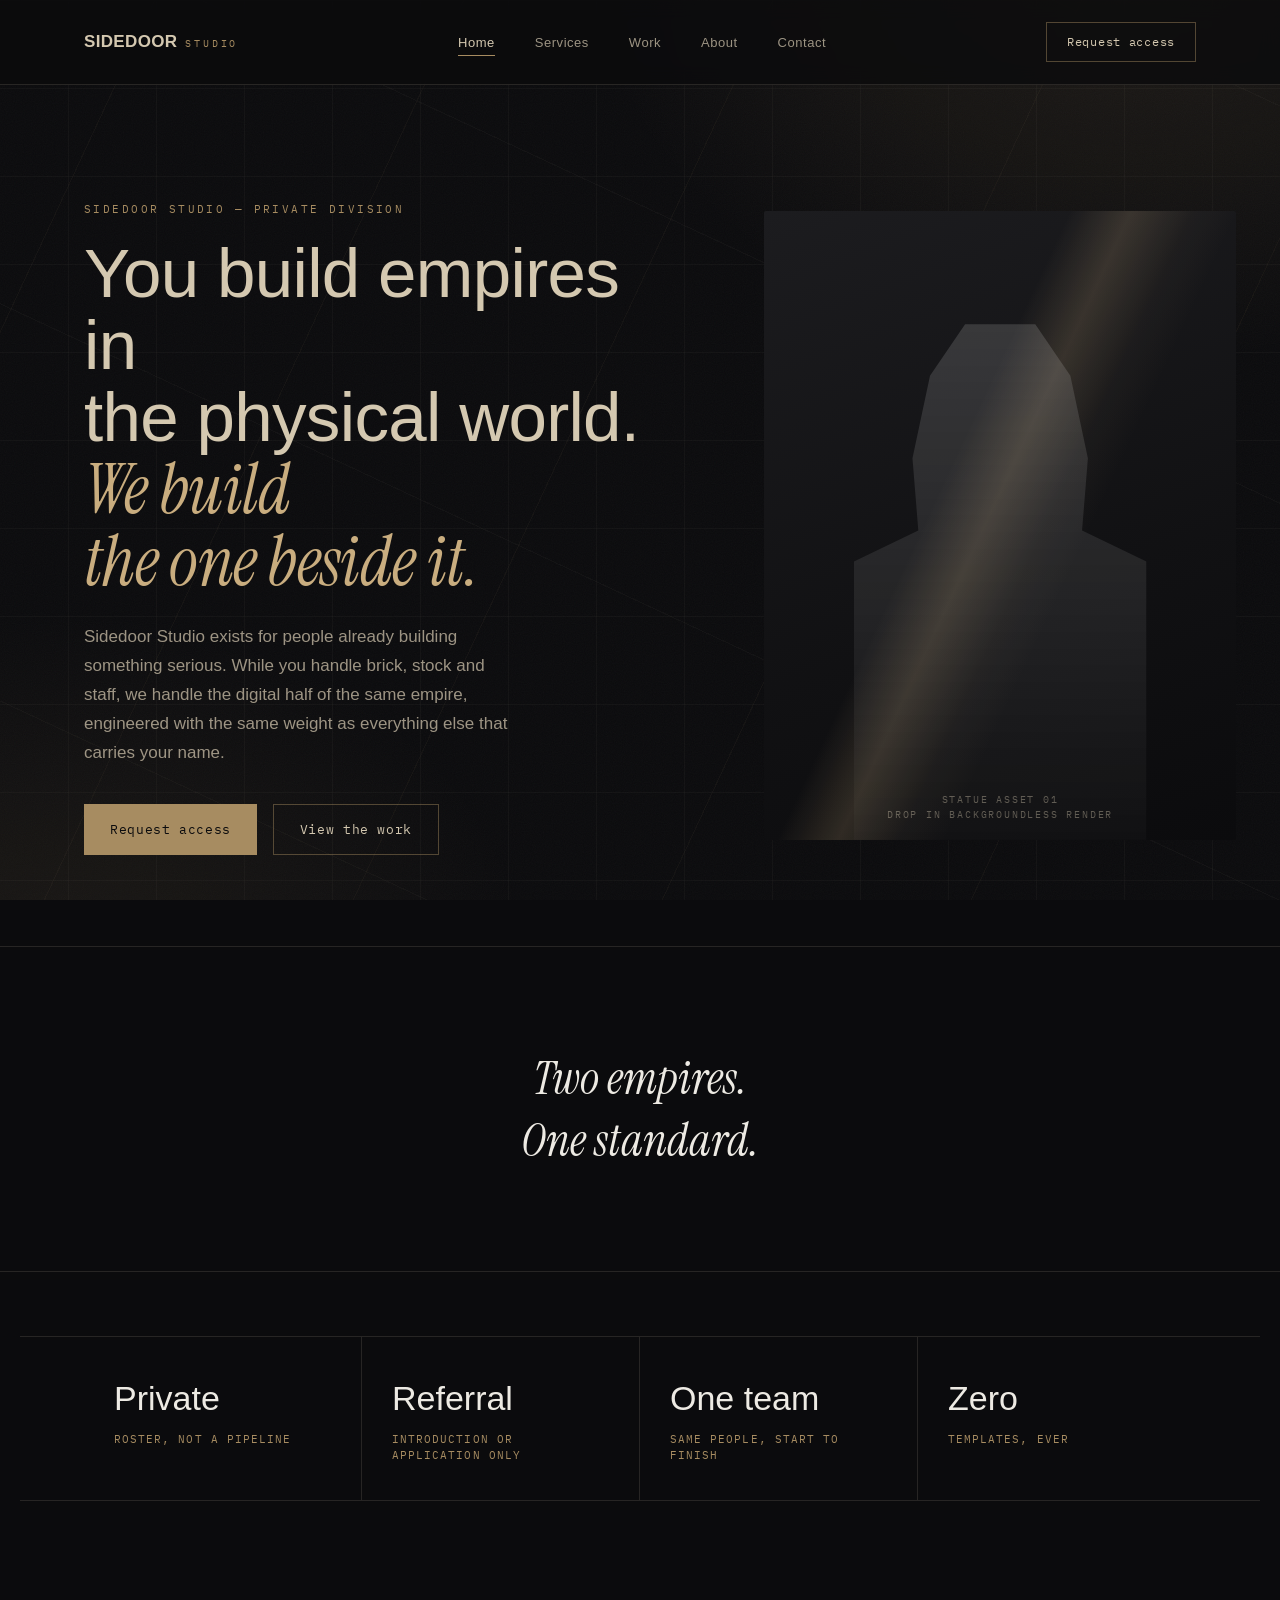
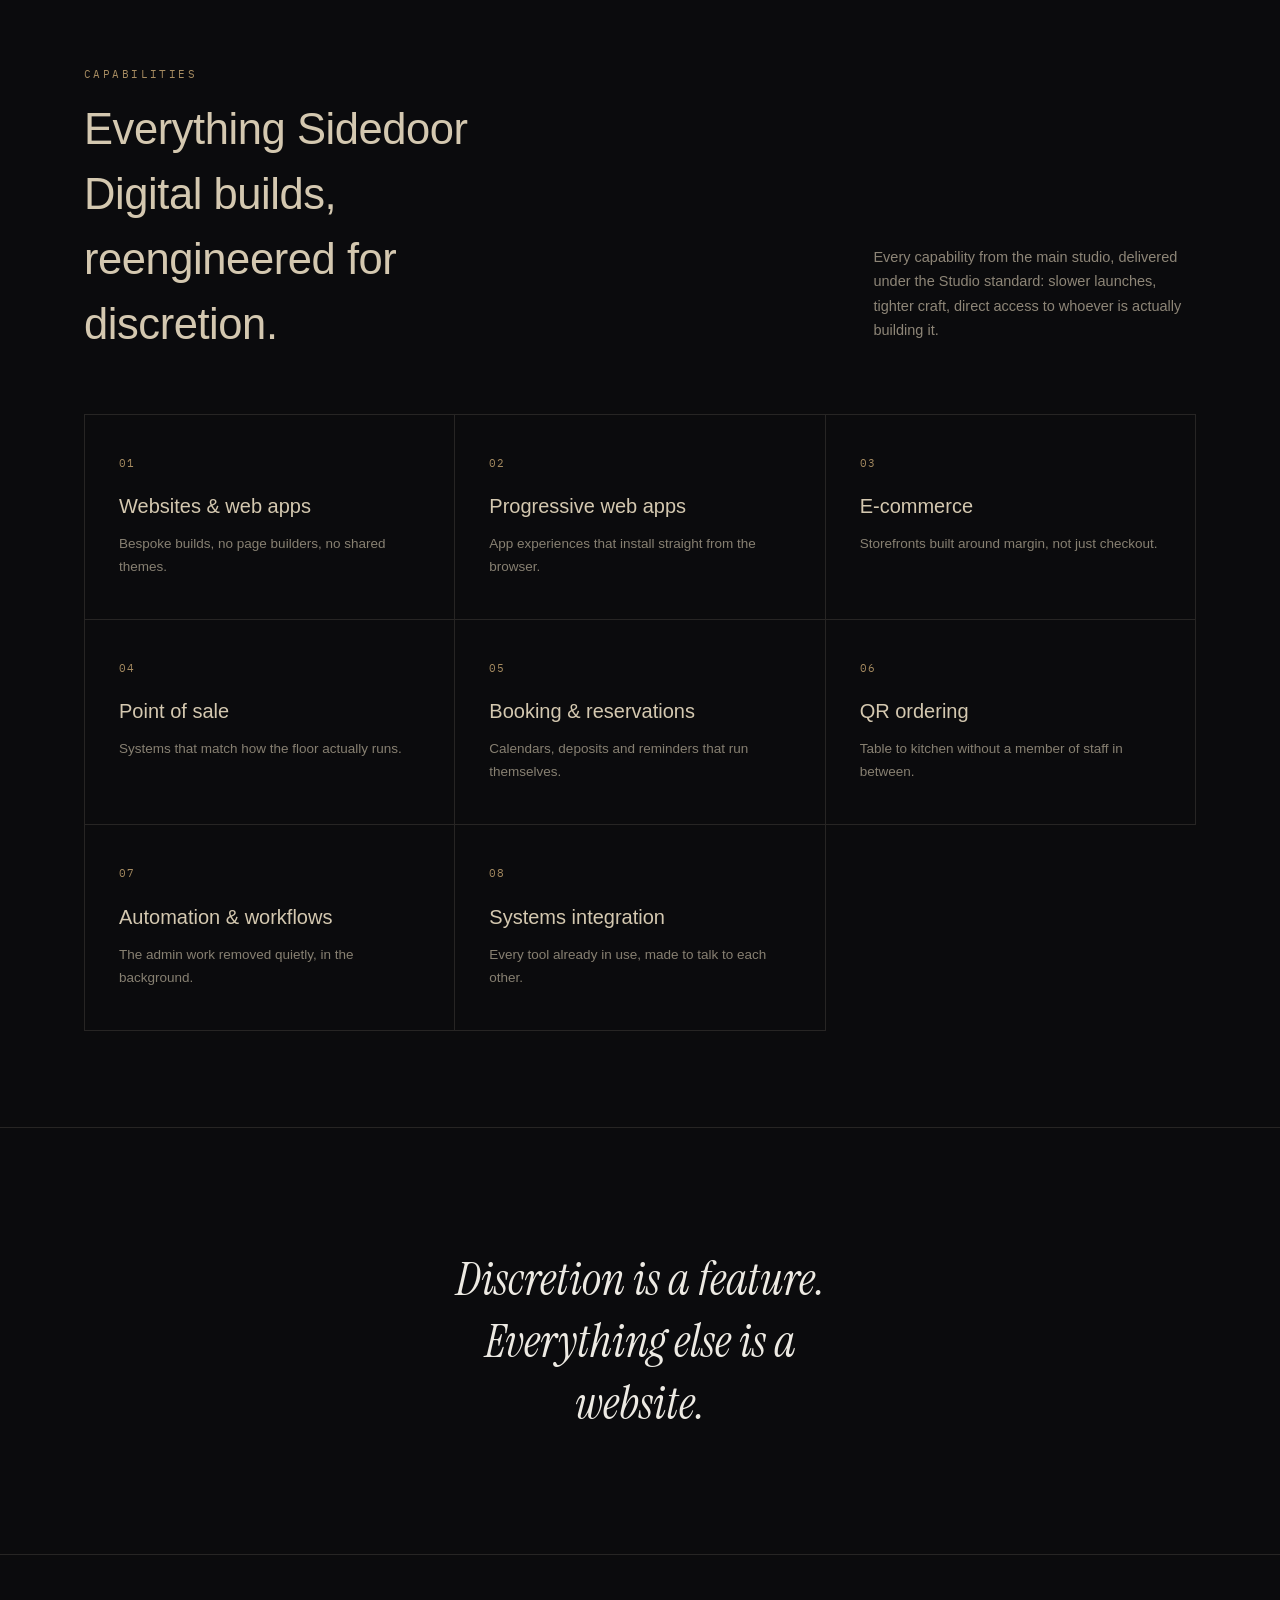
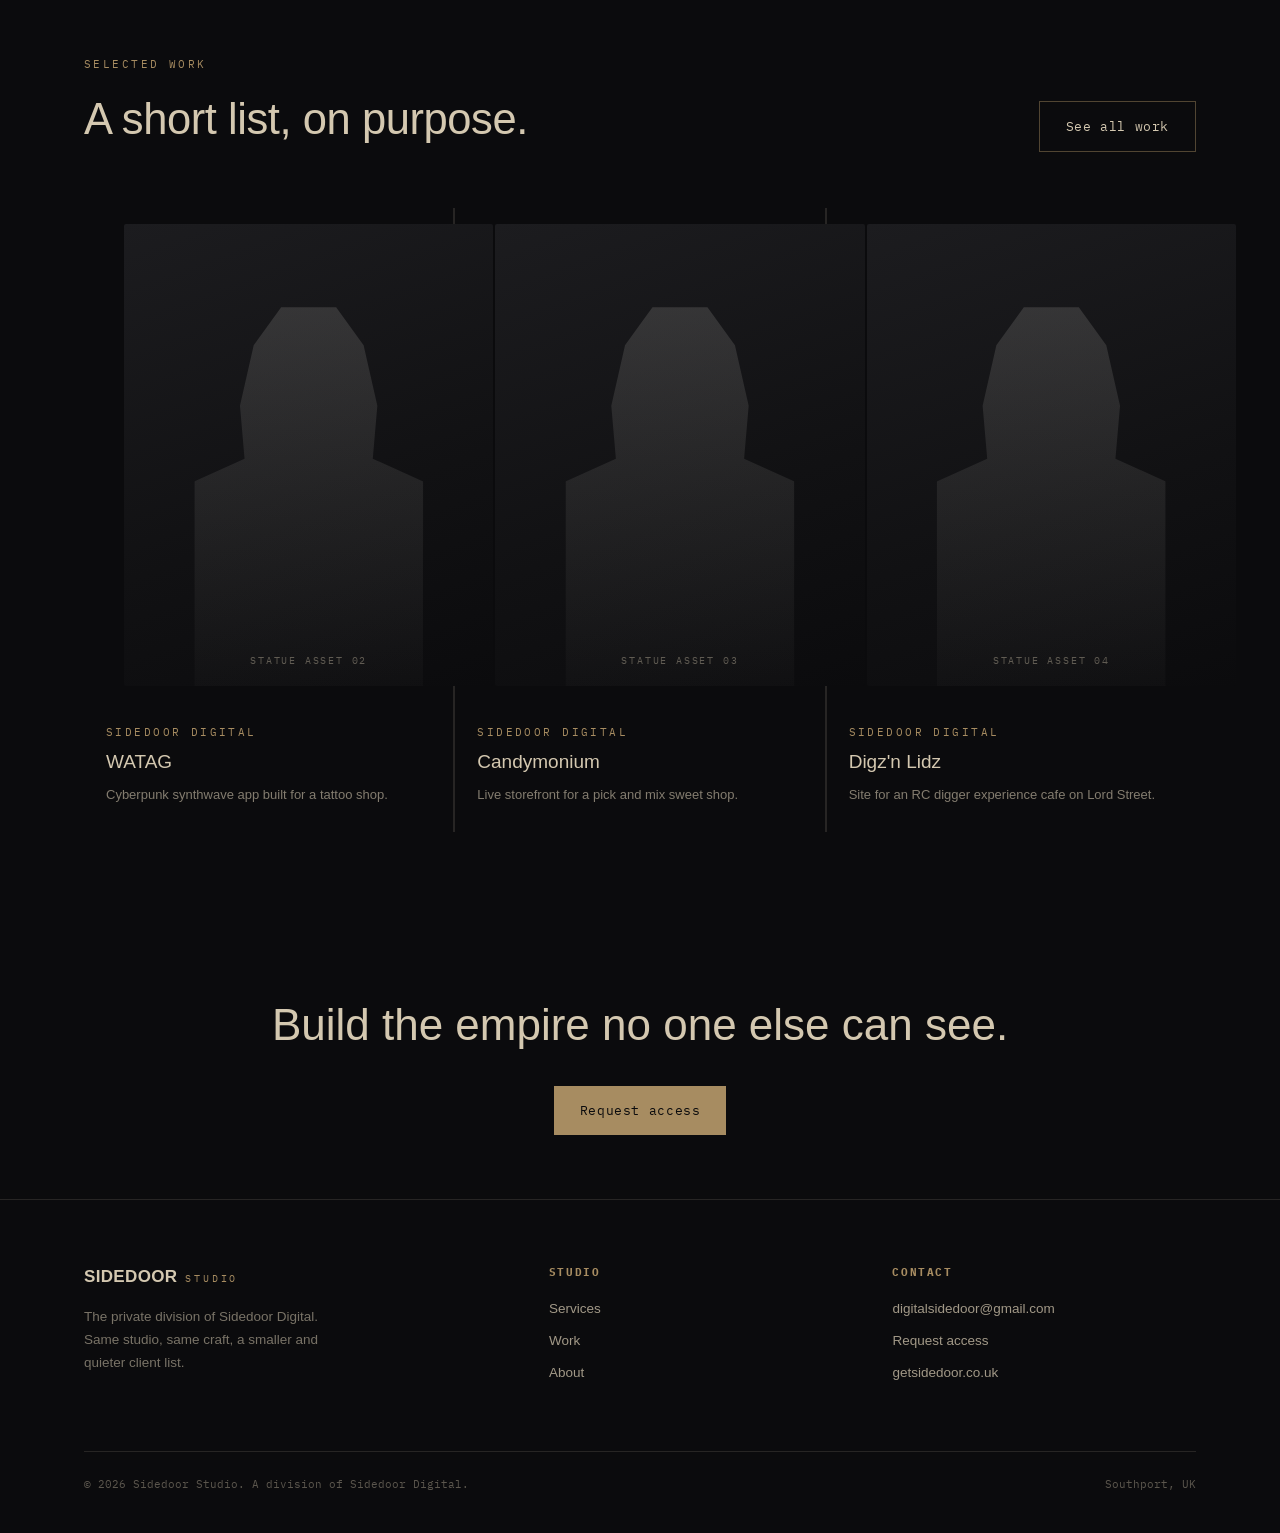
==== index.html @ d99b7ff4 "ahsh" ====
<!DOCTYPE html>
<html lang="en">
<head>
<meta charset="UTF-8">
<meta name="viewport" content="width=device-width, initial-scale=1.0">
<title>Sidedoor Studio — Private Digital Division</title>
<meta name="description" content="Sidedoor Studio is the private, invitation grade division of Sidedoor Digital. Websites, apps, commerce, booking and automation, built for operators who don't advertise.">
<link rel="stylesheet" href="css/style.css">
</head>
<body>

<nav class="nav">
  <div class="wrap">
    <a href="index.html" class="nav-mark">SIDEDOOR <small>STUDIO</small></a>
    <ul class="nav-links">
      <li><a href="index.html">Home</a></li>
      <li><a href="services.html">Services</a></li>
      <li><a href="work.html">Work</a></li>
      <li><a href="about.html">About</a></li>
      <li><a href="contact.html">Contact</a></li>
    </ul>
    <a href="contact.html" class="nav-cta">Request access</a>
    <button class="nav-toggle" aria-label="Open menu">☰</button>
  </div>
</nav>

<div class="mobile-menu">
  <div class="mobile-menu-top">
    <span class="nav-mark">SIDEDOOR <small>STUDIO</small></span>
    <button class="nav-toggle" aria-label="Close menu">✕</button>
  </div>
  <ul>
    <li><a href="index.html">Home</a></li>
    <li><a href="services.html">Services</a></li>
    <li><a href="work.html">Work</a></li>
    <li><a href="about.html">About</a></li>
    <li><a href="contact.html">Contact</a></li>
  </ul>
</div>

<header class="hero">
  <div class="wrap hero-grid">
    <div class="reveal in">
      <span class="eyebrow">Sidedoor Studio — Private Division</span>
      <h1>You build empires in<br>the physical world. <em>We build<br>the one beside it.</em></h1>
      <p class="lede">Sidedoor Studio exists for people already building something serious. While you handle brick, stock and staff, we handle the digital half of the same empire, engineered with the same weight as everything else that carries your name.</p>
      <div class="hero-ctas">
        <a href="contact.html" class="btn btn-primary">Request access</a>
        <a href="work.html" class="btn btn-ghost">View the work</a>
      </div>
    </div>
    <div>
      <!-- Drag philosopher-01.png into assets/statues/ to fill this figure automatically. -->
      <figure class="bust-fig" data-mode="scroll" data-img-loaded="false">
        <div class="bust-ring"></div>
        <div class="bust-layer">
          <div class="bust-silhouette"></div>
          <img class="bust-img" src="assets/statues/philosopher-01.png" alt="">
          <div class="bust-circuit-overlay"></div>
          <span class="bust-placeholder-mark">Statue asset 01<br>Drop in backgroundless render</span>
        </div>
      </figure>
    </div>
  </div>
</header>

<section class="manifesto" style="padding:100px 0;">
  <div class="wrap">
    <p class="reveal">Two empires.<br>One standard.</p>
  </div>
</section>

<section class="tight">
  <div class="wrap stats reveal">
    <div class="stat"><div class="n">Private</div><div class="l">Roster, not a pipeline</div></div>
    <div class="stat"><div class="n">Referral</div><div class="l">Introduction or application only</div></div>
    <div class="stat"><div class="n">One team</div><div class="l">Same people, start to finish</div></div>
    <div class="stat"><div class="n">Zero</div><div class="l">Templates, ever</div></div>
  </div>
</section>

<section>
  <div class="wrap">
    <div class="section-head reveal">
      <div>
        <span class="eyebrow">Capabilities</span>
        <h2>Everything Sidedoor Digital builds, reengineered for discretion.</h2>
      </div>
      <p>Every capability from the main studio, delivered under the Studio standard: slower launches, tighter craft, direct access to whoever is actually building it.</p>
    </div>

    <div class="services-grid reveal">
      <div class="service-card"><div class="num">01</div><h3>Websites &amp; web apps</h3><p>Bespoke builds, no page builders, no shared themes.</p></div>
      <div class="service-card"><div class="num">02</div><h3>Progressive web apps</h3><p>App experiences that install straight from the browser.</p></div>
      <div class="service-card"><div class="num">03</div><h3>E-commerce</h3><p>Storefronts built around margin, not just checkout.</p></div>
      <div class="service-card"><div class="num">04</div><h3>Point of sale</h3><p>Systems that match how the floor actually runs.</p></div>
      <div class="service-card"><div class="num">05</div><h3>Booking &amp; reservations</h3><p>Calendars, deposits and reminders that run themselves.</p></div>
      <div class="service-card"><div class="num">06</div><h3>QR ordering</h3><p>Table to kitchen without a member of staff in between.</p></div>
      <div class="service-card"><div class="num">07</div><h3>Automation &amp; workflows</h3><p>The admin work removed quietly, in the background.</p></div>
      <div class="service-card"><div class="num">08</div><h3>Systems integration</h3><p>Every tool already in use, made to talk to each other.</p></div>
    </div>
  </div>
</section>

<section class="manifesto">
  <div class="wrap">
    <p class="reveal">Discretion is a feature.<br>Everything else is a website.</p>
  </div>
</section>

<section>
  <div class="wrap">
    <div class="section-head reveal">
      <div>
        <span class="eyebrow">Selected work</span>
        <h2>A short list, on purpose.</h2>
      </div>
      <a href="work.html" class="btn btn-ghost">See all work</a>
    </div>

    <div class="work-grid reveal">
      <a href="work.html#watag" class="work-card">
        <figure class="bust-fig" data-mode="case" data-href="work.html#watag" data-img-loaded="false">
          <div class="bust-ring"></div>
          <div class="bust-layer">
            <div class="bust-silhouette"></div>
            <img class="bust-img" src="assets/statues/philosopher-02.png" alt="">
            <div class="bust-circuit-overlay"></div>
            <span class="bust-placeholder-mark">Statue asset 02</span>
          </div>
          <span class="bust-tag">→ View case</span>
        </figure>
        <div class="work-meta">
          <span class="eyebrow">Sidedoor Digital</span>
          <h3>WATAG</h3>
          <p>Cyberpunk synthwave app built for a tattoo shop.</p>
        </div>
      </a>

      <a href="work.html#candymonium" class="work-card">
        <figure class="bust-fig" data-mode="case" data-href="work.html#candymonium" data-img-loaded="false">
          <div class="bust-ring"></div>
          <div class="bust-layer">
            <div class="bust-silhouette"></div>
            <img class="bust-img" src="assets/statues/philosopher-03.png" alt="">
            <div class="bust-circuit-overlay"></div>
            <span class="bust-placeholder-mark">Statue asset 03</span>
          </div>
          <span class="bust-tag">→ View case</span>
        </figure>
        <div class="work-meta">
          <span class="eyebrow">Sidedoor Digital</span>
          <h3>Candymonium</h3>
          <p>Live storefront for a pick and mix sweet shop.</p>
        </div>
      </a>

      <a href="work.html#digznlidz" class="work-card">
        <figure class="bust-fig" data-mode="case" data-href="work.html#digznlidz" data-img-loaded="false">
          <div class="bust-ring"></div>
          <div class="bust-layer">
            <div class="bust-silhouette"></div>
            <img class="bust-img" src="assets/statues/philosopher-04.png" alt="">
            <div class="bust-circuit-overlay"></div>
            <span class="bust-placeholder-mark">Statue asset 04</span>
          </div>
          <span class="bust-tag">→ View case</span>
        </figure>
        <div class="work-meta">
          <span class="eyebrow">Sidedoor Digital</span>
          <h3>Digz'n Lidz</h3>
          <p>Site for an RC digger experience cafe on Lord Street.</p>
        </div>
      </a>
    </div>
  </div>
</section>

<section class="tight">
  <div class="wrap" style="text-align:center;">
    <h2 class="reveal" style="font-family:var(--display); font-weight:500; font-size:clamp(28px,4vw,44px); margin:0 0 28px;">Build the empire no one else can see.</h2>
    <a href="contact.html" class="btn btn-primary reveal">Request access</a>
  </div>
</section>

<footer>
  <div class="wrap">
    <div class="footer-grid">
      <div class="footer-brand">
        <span class="nav-mark">SIDEDOOR <small>STUDIO</small></span>
        <p>The private division of Sidedoor Digital. Same studio, same craft, a smaller and quieter client list.</p>
      </div>
      <div class="footer-col">
        <h4>Studio</h4>
        <a href="services.html">Services</a>
        <a href="work.html">Work</a>
        <a href="about.html">About</a>
      </div>
      <div class="footer-col">
        <h4>Contact</h4>
        <a href="mailto:digitalsidedoor@gmail.com">digitalsidedoor@gmail.com</a>
        <a href="contact.html">Request access</a>
        <a href="https://getsidedoor.co.uk">getsidedoor.co.uk</a>
      </div>
    </div>
    <div class="footer-bottom">
      <span>© 2026 Sidedoor Studio. A division of Sidedoor Digital.</span>
      <span>Southport, UK</span>
    </div>
  </div>
</footer>

<script src="js/main.js"></script>
</body>
</html>
---- css/style.css ----
/* ==========================================================================
   SIDEDOOR STUDIO — design system
   Palette: ink / panel / panel-2 / bone / brass / marble
   Type: General Sans (display), Instrument Serif (accent), IBM Plex Mono (utility)
   ========================================================================== */

@import url('https://api.fontshare.com/v2/css?f[]=general-sans@400,500,600,700&display=swap');
@import url('https://fonts.googleapis.com/css2?family=Instrument+Serif:ital@0;1&family=IBM+Plex+Mono:wght@400;500&display=swap');

:root{
  --ink: #0B0B0D;
  --panel: #111113;
  --panel-2: #1C1C1F;
  --bone: #D4C8B0;
  --brass: #A78C61;
  --brass-bright: #C9AD7F;
  --marble: #EDEAE3;
  --line: rgba(212,200,176,0.14);
  --line-bright: rgba(167,140,97,0.45);

  --display: 'General Sans', 'Helvetica Neue', Arial, sans-serif;
  --serif: 'Instrument Serif', Georgia, serif;
  --mono: 'IBM Plex Mono', ui-monospace, monospace;

  --container: 1240px;
  --gutter: clamp(24px, 5vw, 72px);

  --ease: cubic-bezier(0.16, 1, 0.3, 1);
}

*, *::before, *::after{ box-sizing: border-box; }
html{ scroll-behavior: smooth; }
@media (prefers-reduced-motion: reduce){
  html{ scroll-behavior: auto; }
  *, *::before, *::after{ animation-duration: 0.001ms !important; animation-iteration-count: 1 !important; transition-duration: 0.001ms !important; }
}

body{
  margin: 0;
  background: var(--ink);
  color: var(--bone);
  font-family: var(--display);
  font-size: 16px;
  line-height: 1.5;
  -webkit-font-smoothing: antialiased;
  overflow-x: hidden;
  position: relative;
}

/* ---------- Global background: drafting grid + circuit trace + brass vignette + grain ----------
   Fixed behind all content on every page. Kept low opacity on purpose so it reads as
   texture, not decoration, and never competes with the statue figures or copy. */
body::before{
  content: '';
  position: fixed;
  inset: 0;
  z-index: -2;
  pointer-events: none;
  background-color: var(--ink);
  background-image:
    linear-gradient(rgba(212,200,176,0.035) 1px, transparent 1px),
    linear-gradient(90deg, rgba(212,200,176,0.035) 1px, transparent 1px);
  background-size: 88px 88px;
  background-position: center top;
}

body::after{
  content: '';
  position: fixed;
  inset: 0;
  z-index: -1;
  pointer-events: none;
  background-image:
    radial-gradient(ellipse 900px 700px at 88% -6%, rgba(167,140,97,0.14), transparent 60%),
    radial-gradient(ellipse 800px 600px at 4% 108%, rgba(167,140,97,0.10), transparent 60%),
    repeating-linear-gradient(115deg, transparent 0 140px, rgba(167,140,97,0.05) 140px 141px, transparent 141px 280px),
    repeating-linear-gradient(25deg, transparent 0 180px, rgba(212,200,176,0.03) 180px 181px, transparent 181px 360px),
    url("data:image/svg+xml,%3Csvg xmlns='http://www.w3.org/2000/svg' width='140' height='140'%3E%3Cfilter id='n'%3E%3CfeTurbulence type='fractalNoise' baseFrequency='0.9' numOctaves='2' stitchTiles='stitch'/%3E%3C/filter%3E%3Crect width='100%25' height='100%25' filter='url(%23n)' opacity='0.035'/%3E%3C/svg%3E");
}

@media (max-width: 700px){
  body::before{ background-size: 56px 56px; }
}

img{ max-width: 100%; display: block; }
a{ color: inherit; text-decoration: none; }
button{ font-family: inherit; cursor: pointer; }

::selection{ background: var(--brass); color: var(--ink); }

:focus-visible{
  outline: 1px solid var(--brass-bright);
  outline-offset: 4px;
}

.wrap{
  max-width: var(--container);
  margin: 0 auto;
  padding-left: var(--gutter);
  padding-right: var(--gutter);
}

.eyebrow{
  font-family: var(--mono);
  font-size: 11px;
  letter-spacing: 0.22em;
  text-transform: uppercase;
  color: var(--brass);
}

.hr{
  height: 1px;
  background: var(--line);
  border: none;
  margin: 0;
}

/* ---------- Nav ---------- */
.nav{
  position: sticky;
  top: 0;
  z-index: 50;
  background: rgba(11,11,13,0.82);
  backdrop-filter: blur(10px);
  border-bottom: 1px solid var(--line);
}
.nav .wrap{
  display: flex;
  align-items: center;
  justify-content: space-between;
  height: 84px;
}
.nav-mark{
  font-family: var(--display);
  font-weight: 600;
  font-size: 17px;
  letter-spacing: 0.02em;
  display: flex;
  align-items: baseline;
  gap: 8px;
}
.nav-mark small{
  font-family: var(--mono);
  font-size: 10px;
  letter-spacing: 0.28em;
  color: var(--brass);
  font-weight: 400;
}
.nav-links{
  display: flex;
  gap: 40px;
  list-style: none;
  margin: 0;
  padding: 0;
}
.nav-links a{
  font-size: 13px;
  letter-spacing: 0.04em;
  color: var(--bone);
  opacity: 0.72;
  transition: opacity 0.25s var(--ease);
  position: relative;
}
.nav-links a:hover, .nav-links a.active{ opacity: 1; }
.nav-links a.active::after{
  content:'';
  position: absolute;
  left: 0; right: 0; bottom: -6px;
  height: 1px;
  background: var(--brass);
}
.nav-cta{
  border: 1px solid var(--line-bright);
  padding: 10px 20px;
  font-size: 12px;
  letter-spacing: 0.06em;
  font-family: var(--mono);
  color: var(--bone);
  transition: all 0.3s var(--ease);
  white-space: nowrap;
}
.nav-cta:hover{ background: var(--brass); border-color: var(--brass); color: var(--ink); }
.nav-toggle{ display: none; background: none; border: 0; color: var(--bone); }

@media (max-width: 860px){
  .nav-links{ display: none; }
  .nav-toggle{ display: block; }
}

/* ---------- Hero ---------- */
.hero{
  position: relative;
  padding: 110px 0 90px;
  overflow: hidden;
}
.hero-grid{
  display: grid;
  grid-template-columns: 1.1fr 0.9fr;
  gap: var(--gutter);
  align-items: center;
}
.hero h1{
  font-family: var(--display);
  font-weight: 500;
  font-size: clamp(40px, 5.4vw, 76px);
  line-height: 1.04;
  letter-spacing: -0.01em;
  margin: 18px 0 0;
}
.hero h1 em{
  font-family: var(--serif);
  font-style: italic;
  font-weight: 400;
  color: var(--brass-bright);
}
.hero p.lede{
  font-size: 17px;
  line-height: 1.7;
  color: rgba(212,200,176,0.72);
  max-width: 46ch;
  margin: 26px 0 36px;
}
.hero-ctas{ display: flex; gap: 16px; flex-wrap: wrap; }

.btn{
  display: inline-flex;
  align-items: center;
  gap: 10px;
  padding: 15px 26px;
  font-family: var(--mono);
  font-size: 12.5px;
  letter-spacing: 0.05em;
  transition: all 0.3s var(--ease);
}
.btn-primary{ background: var(--brass); color: var(--ink); }
.btn-primary:hover{ background: var(--brass-bright); transform: translateY(-1px); }
.btn-ghost{ border: 1px solid var(--line-bright); color: var(--bone); }
.btn-ghost:hover{ border-color: var(--brass-bright); color: var(--brass-bright); }

/* ---------- Statue placeholder / real image ---------- */
/* Each .bust-fig now points at a real file path under assets/statues/.
   Drag a correctly named PNG into that folder and it appears automatically,
   no HTML editing needed. Until a file exists at that path, the gradient
   placeholder below shows instead. JS in main.js toggles data-img-loaded.
   data-mode="scroll"  -> marble-to-circuit crossfade driven by scroll position
   data-mode="case"    -> clickable, links to a work case study */
.bust-fig{
  position: relative;
  aspect-ratio: 3 / 4;
  width: 100%;
  border-radius: 2px;
  overflow: hidden;
}
.bust-fig .bust-layer{
  position: absolute; inset: 0;
  background: linear-gradient(160deg, #1C1C1F 0%, #111113 60%, #0B0B0D 100%);
  display: flex; align-items: flex-end; justify-content: center;
}
.bust-fig .bust-img{
  position: absolute; inset: 0;
  width: 100%; height: 100%;
  object-fit: contain;
  object-position: center bottom;
  opacity: 0;
  transition: opacity 0.6s var(--ease);
}
.bust-fig[data-img-loaded="true"] .bust-img{ opacity: 1; }
.bust-fig[data-img-loaded="true"] .bust-silhouette,
.bust-fig[data-img-loaded="true"] .bust-placeholder-mark{ display: none; }
.bust-fig .bust-placeholder-mark{
  font-family: var(--mono);
  font-size: 10px;
  letter-spacing: 0.18em;
  color: rgba(212,200,176,0.4);
  text-transform: uppercase;
  padding: 18px;
  text-align: center;
}
.bust-fig .bust-silhouette{
  position: absolute;
  left: 50%; bottom: 0;
  transform: translateX(-50%);
  width: 62%;
  height: 82%;
  background: linear-gradient(180deg, rgba(237,234,227,0.14), rgba(237,234,227,0.02));
  clip-path: polygon(38% 0%, 62% 0%, 74% 10%, 80% 26%, 78% 40%, 100% 46%, 100% 100%, 0% 100%, 0% 46%, 22% 40%, 20% 26%, 26% 10%);
  transition: filter 0.6s var(--ease);
}
.bust-fig .bust-circuit-overlay{
  position: absolute; inset: 0;
  background: linear-gradient(115deg, transparent 40%, rgba(167,140,97,0.22) 48%, rgba(167,140,97,0.05) 56%, transparent 62%);
  mix-blend-mode: screen;
  opacity: 0;
  transition: opacity 0.6s var(--ease);
}
.bust-fig[data-revealed="true"] .bust-circuit-overlay{ opacity: 1; }
.bust-fig[data-revealed="true"] .bust-silhouette{ filter: brightness(1.25); }

.bust-fig[data-mode="case"]{ cursor: pointer; }
.bust-fig[data-mode="case"] .bust-tag{
  position: absolute;
  left: 14px; bottom: 14px;
  font-family: var(--mono);
  font-size: 10px;
  letter-spacing: 0.12em;
  text-transform: uppercase;
  color: var(--bone);
  display: flex;
  align-items: center;
  gap: 8px;
  opacity: 0;
  transform: translateY(6px);
  transition: all 0.35s var(--ease);
}
.bust-fig[data-mode="case"]:hover .bust-tag{ opacity: 1; transform: translateY(0); }
.bust-fig[data-mode="case"]:hover .bust-silhouette{ filter: brightness(1.3); }
.bust-fig[data-mode="case"] .bust-ring{
  position: absolute; inset: 0;
  border: 1px solid transparent;
  transition: border-color 0.35s var(--ease);
}
.bust-fig[data-mode="case"]:hover .bust-ring{ border-color: var(--line-bright); }

/* ---------- Ambient statue gallery strip ---------- */
.statue-strip{
  display: grid;
  grid-template-columns: repeat(4, 1fr);
  gap: 1px;
  background: var(--line);
  border-top: 1px solid var(--line);
  border-bottom: 1px solid var(--line);
}
.statue-strip .bust-fig{ aspect-ratio: 3/5; border-radius: 0; background: var(--ink); }
@media (max-width: 860px){ .statue-strip{ grid-template-columns: repeat(2,1fr); } }

/* ---------- Sections ---------- */
section{ padding: 96px 0; }
section.tight{ padding: 64px 0; }
.section-head{
  display: flex;
  justify-content: space-between;
  align-items: flex-end;
  gap: 24px;
  margin-bottom: 56px;
  flex-wrap: wrap;
}
.section-head h2{
  font-family: var(--display);
  font-weight: 500;
  font-size: clamp(28px, 3.4vw, 44px);
  letter-spacing: -0.01em;
  margin: 12px 0 0;
  max-width: 20ch;
}
.section-head p{
  max-width: 40ch;
  color: rgba(212,200,176,0.65);
  font-size: 14.5px;
  line-height: 1.7;
}

/* ---------- Services grid ---------- */
.services-grid{
  display: grid;
  grid-template-columns: repeat(3, 1fr);
  border-top: 1px solid var(--line);
  border-left: 1px solid var(--line);
}
.service-card{
  border-right: 1px solid var(--line);
  border-bottom: 1px solid var(--line);
  padding: 40px 34px;
  transition: background 0.4s var(--ease);
}
.service-card:hover{ background: rgba(167,140,97,0.05); }
.service-card .num{
  font-family: var(--mono);
  font-size: 11px;
  color: var(--brass);
  letter-spacing: 0.1em;
}
.service-card h3{
  font-family: var(--display);
  font-weight: 500;
  font-size: 20px;
  margin: 20px 0 12px;
}
.service-card p{
  font-size: 13.5px;
  line-height: 1.7;
  color: rgba(212,200,176,0.62);
  margin: 0;
}
@media (max-width: 900px){ .services-grid{ grid-template-columns: repeat(2,1fr); } }
@media (max-width: 620px){ .services-grid{ grid-template-columns: 1fr; } }

/* ---------- Work grid ---------- */
.work-grid{
  display: grid;
  grid-template-columns: repeat(3, 1fr);
  gap: 2px;
  background: var(--line);
}
.work-card{
  background: var(--ink);
  padding: 0;
}
.work-card .bust-fig{ aspect-ratio: 4/5; }
.work-meta{ padding: 22px 22px 28px; }
.work-meta .eyebrow{ display: block; margin-bottom: 8px; }
.work-meta h3{ font-family: var(--display); font-weight: 500; font-size: 19px; margin: 0 0 8px; }
.work-meta p{ font-size: 13px; color: rgba(212,200,176,0.6); margin: 0; }
@media (max-width: 900px){ .work-grid{ grid-template-columns: repeat(2,1fr); } }
@media (max-width: 620px){ .work-grid{ grid-template-columns: 1fr; } }

/* ---------- Quote / manifesto ---------- */
.manifesto{
  text-align: center;
  padding: 120px 0;
  border-top: 1px solid var(--line);
  border-bottom: 1px solid var(--line);
}
.manifesto p{
  font-family: var(--serif);
  font-style: italic;
  font-size: clamp(26px, 4vw, 46px);
  line-height: 1.35;
  max-width: 18ch;
  margin: 0 auto;
  color: var(--marble);
}

/* ---------- Stats strip ---------- */
.stats{
  display: grid;
  grid-template-columns: repeat(4, 1fr);
  border-top: 1px solid var(--line);
  border-bottom: 1px solid var(--line);
}
.stat{
  padding: 36px 30px;
  border-right: 1px solid var(--line);
}
.stat:last-child{ border-right: none; }
.stat .n{ font-family: var(--display); font-size: 34px; font-weight: 500; color: var(--marble); }
.stat .l{ font-family: var(--mono); font-size: 10.5px; letter-spacing: 0.1em; text-transform: uppercase; color: var(--brass); margin-top: 8px; }
@media (max-width: 760px){ .stats{ grid-template-columns: repeat(2,1fr); } .stat:nth-child(2){ border-right:none; } }

/* ---------- Footer ---------- */
footer{
  border-top: 1px solid var(--line);
  padding: 64px 0 40px;
}
.footer-grid{
  display: grid;
  grid-template-columns: 1.4fr 1fr 1fr;
  gap: 40px;
  margin-bottom: 56px;
}
.footer-brand .nav-mark{ margin-bottom: 16px; }
.footer-brand p{ font-size: 13.5px; color: rgba(212,200,176,0.55); max-width: 34ch; line-height: 1.7; }
.footer-col h4{ font-family: var(--mono); font-size: 11px; letter-spacing: 0.14em; text-transform: uppercase; color: var(--brass); margin: 0 0 18px; }
.footer-col a{ display: block; font-size: 13.5px; color: rgba(212,200,176,0.75); margin-bottom: 12px; transition: color 0.25s var(--ease); }
.footer-col a:hover{ color: var(--brass-bright); }
.footer-bottom{
  display: flex; justify-content: space-between; align-items: center;
  padding-top: 24px; border-top: 1px solid var(--line);
  font-family: var(--mono); font-size: 11px; color: rgba(212,200,176,0.4);
  flex-wrap: wrap; gap: 12px;
}
@media (max-width: 760px){ .footer-grid{ grid-template-columns: 1fr; } }

/* ---------- Page hero (inner pages) ---------- */
.page-hero{ padding: 72px 0 56px; border-bottom: 1px solid var(--line); }
.page-hero h1{ font-family: var(--display); font-weight: 500; font-size: clamp(34px, 4.6vw, 58px); margin: 16px 0 0; letter-spacing: -0.01em; }
.page-hero p{ max-width: 52ch; color: rgba(212,200,176,0.65); font-size: 15.5px; line-height: 1.7; margin: 20px 0 0; }

/* ---------- Contact ---------- */
.contact-grid{ display: grid; grid-template-columns: 1fr 1fr; gap: 72px; align-items: start; }
.field{ margin-bottom: 26px; }
.field label{ display: block; font-family: var(--mono); font-size: 11px; letter-spacing: 0.1em; text-transform: uppercase; color: var(--brass); margin-bottom: 10px; }
.field input, .field textarea, .field select{
  width: 100%;
  background: transparent;
  border: none;
  border-bottom: 1px solid var(--line-bright);
  color: var(--bone);
  font-family: var(--display);
  font-size: 15px;
  padding: 10px 0;
}
.field select option{ background: var(--panel); }
.field input:focus, .field textarea:focus, .field select:focus{ outline: none; border-color: var(--brass-bright); }
.field textarea{ resize: vertical; min-height: 100px; }
.contact-side .item{ padding: 22px 0; border-bottom: 1px solid var(--line); }
.contact-side .item h4{ font-family: var(--mono); font-size: 11px; letter-spacing: 0.1em; text-transform: uppercase; color: var(--brass); margin: 0 0 10px; }
.contact-side .item p, .contact-side .item a{ font-size: 15px; color: var(--bone); }

/* ---------- About ---------- */
.about-lead{ display:grid; grid-template-columns: 1fr 1fr; gap: var(--gutter); align-items:center; }
.principles{ display:grid; grid-template-columns: repeat(2,1fr); gap: 1px; background: var(--line); border-top:1px solid var(--line); }
.principle{ background: var(--ink); padding: 34px; }
.principle h3{ font-family: var(--display); font-weight:500; font-size:18px; margin:14px 0 10px; }
.principle p{ font-size:13.5px; color: rgba(212,200,176,0.6); line-height:1.7; margin:0; }
@media (max-width: 860px){ .about-lead, .contact-grid{ grid-template-columns: 1fr; } .principles{ grid-template-columns:1fr; } }

/* ---------- Scroll reveal utility ---------- */
.reveal{ opacity: 0; transform: translateY(24px); transition: opacity 0.8s var(--ease), transform 0.8s var(--ease); }
.reveal.in{ opacity: 1; transform: translateY(0); }

/* ---------- Mobile menu ---------- */
.mobile-menu{
  position: fixed; inset: 0;
  background: var(--ink);
  z-index: 60;
  display: none;
  flex-direction: column;
  padding: var(--gutter);
}
.mobile-menu.open{ display: flex; }
.mobile-menu-top{ display:flex; justify-content:space-between; align-items:center; height: 84px; }
.mobile-menu ul{ list-style:none; padding:0; margin: 40px 0 0; display:flex; flex-direction:column; gap: 26px; }
.mobile-menu a{ font-family: var(--display); font-size: 30px; font-weight:500; }
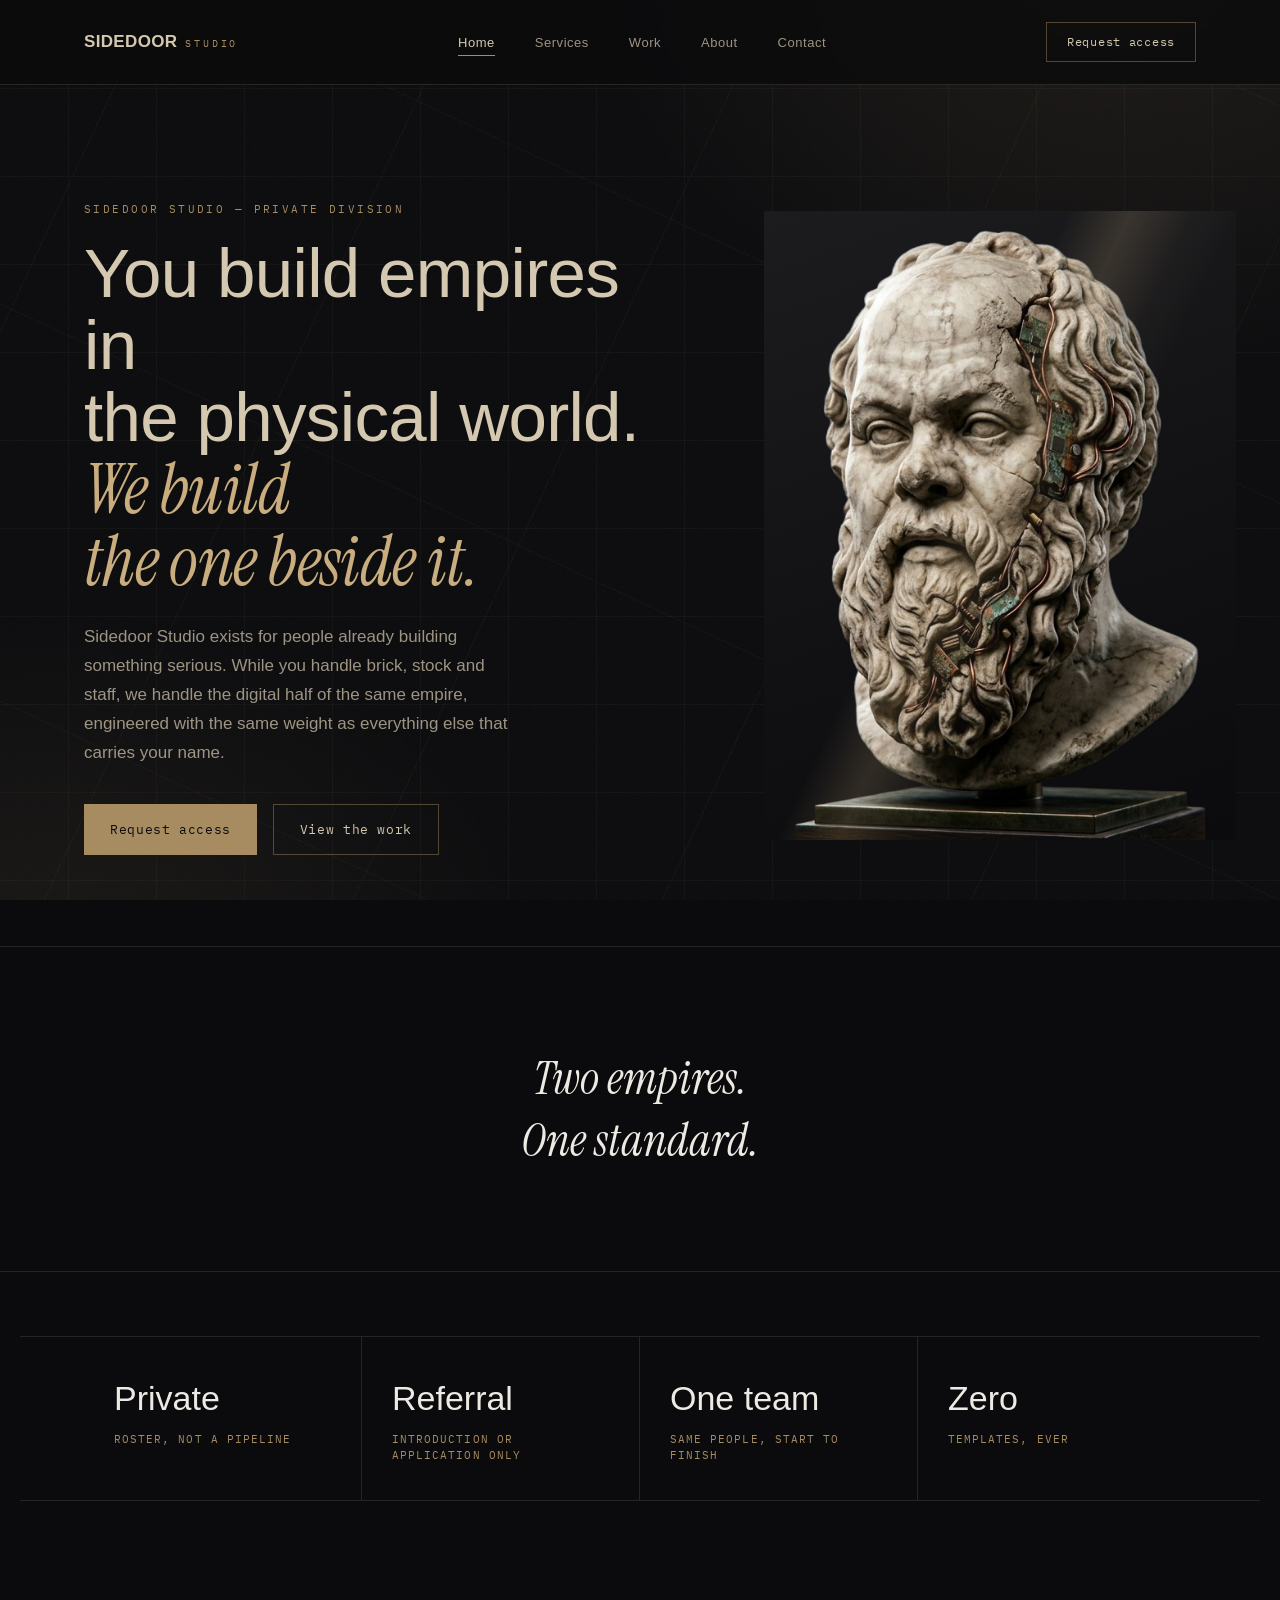
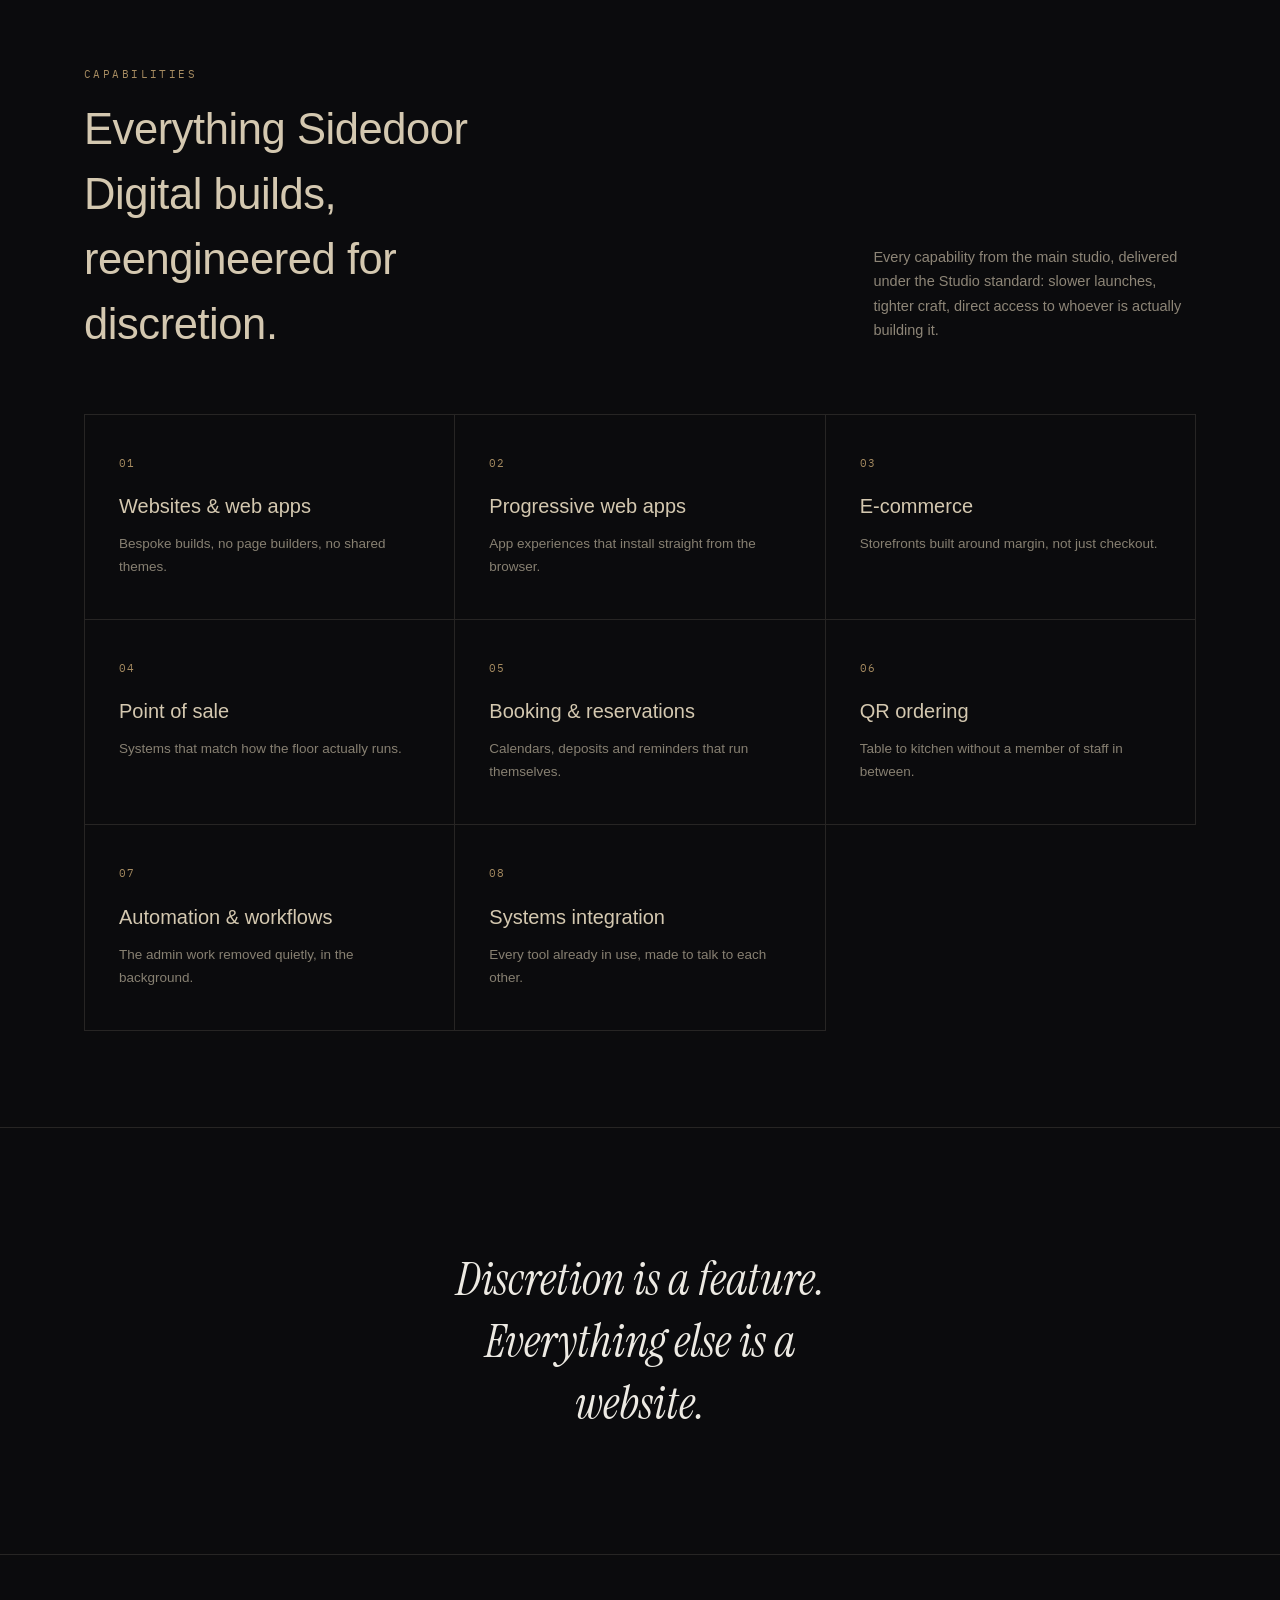
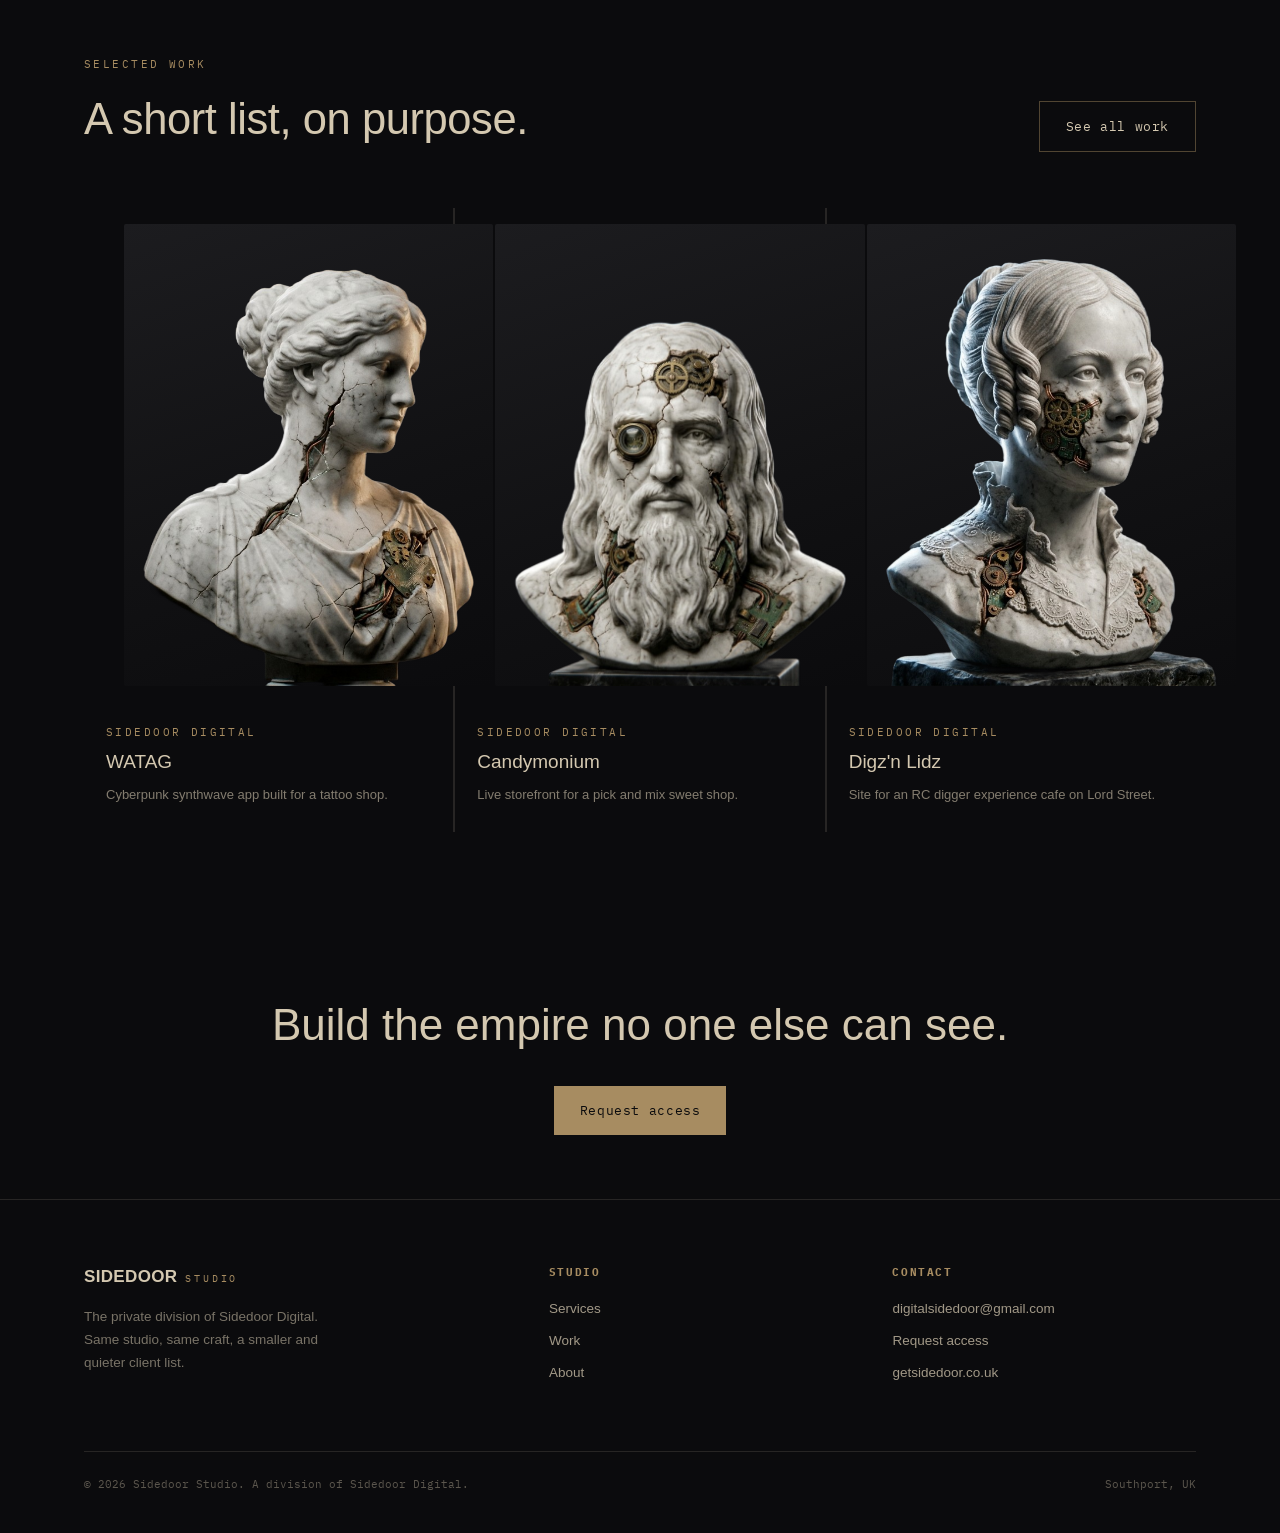
==== commit dad717e6: "asd" ====
--- a/index.html
+++ b/index.html
@@ -5,7 +5,44 @@
 <meta name="viewport" content="width=device-width, initial-scale=1.0">
 <title>Sidedoor Studio — Private Digital Division</title>
 <meta name="description" content="Sidedoor Studio is the private, invitation grade division of Sidedoor Digital. Websites, apps, commerce, booking and automation, built for operators who don't advertise.">
+<link rel="canonical" href="https://studio.getsidedoor.co.uk/">
+
+<!-- Favicon: drop final logo-derived files into /assets/ once ready, paths already wired -->
+<link rel="icon" type="image/x-icon" href="assets/favicon.ico">
+<link rel="icon" type="image/svg+xml" href="assets/favicon.svg">
+<link rel="apple-touch-icon" sizes="180x180" href="assets/apple-touch-icon.png">
+<link rel="manifest" href="assets/site.webmanifest">
+<meta name="theme-color" content="#0B0B0D">
+
+<!-- Open Graph -->
+<meta property="og:type" content="website">
+<meta property="og:site_name" content="Sidedoor Studio">
+<meta property="og:title" content="Sidedoor Studio — Private Digital Division">
+<meta property="og:description" content="Sidedoor Studio is the private, invitation grade division of Sidedoor Digital. Websites, apps, commerce, booking and automation, built for operators who don't advertise.">
+<meta property="og:url" content="https://studio.getsidedoor.co.uk/">
+<meta property="og:image" content="https://studio.getsidedoor.co.uk/assets/statues/philosopher-01.png">
+<meta property="og:image:width" content="1200">
+<meta property="og:image:height" content="630">
+
+<!-- Twitter Card -->
+<meta name="twitter:card" content="summary_large_image">
+<meta name="twitter:title" content="Sidedoor Studio — Private Digital Division">
+<meta name="twitter:description" content="Sidedoor Studio is the private, invitation grade division of Sidedoor Digital. Websites, apps, commerce, booking and automation, built for operators who don't advertise.">
+<meta name="twitter:image" content="https://studio.getsidedoor.co.uk/assets/statues/philosopher-01.png">
+
 <link rel="stylesheet" href="css/style.css">
+
+<script type="application/ld+json">
+{
+  "@context": "https://schema.org",
+  "@type": "ProfessionalService",
+  "name": "Sidedoor Studio",
+  "url": "https://studio.getsidedoor.co.uk/",
+  "description": "Sidedoor Studio is the private, invitation grade division of Sidedoor Digital. Websites, apps, commerce, booking and automation, built for operators who don't advertise.",
+  "areaServed": "GB",
+  "sameAs": []
+}
+</script>
 </head>
 <body>
 
@@ -55,7 +92,7 @@
         <div class="bust-ring"></div>
         <div class="bust-layer">
           <div class="bust-silhouette"></div>
-          <img class="bust-img" src="assets/statues/philosopher-01.png" alt="">
+          <img class="bust-img" src="assets/statues/philosopher-01.png" alt="Marble bust sculpture fractured to reveal brass circuitry beneath, symbolizing Sidedoor Studio's fusion of classical craft and modern technology">
           <div class="bust-circuit-overlay"></div>
           <span class="bust-placeholder-mark">Statue asset 01<br>Drop in backgroundless render</span>
         </div>
@@ -124,7 +161,7 @@
           <div class="bust-ring"></div>
           <div class="bust-layer">
             <div class="bust-silhouette"></div>
-            <img class="bust-img" src="assets/statues/philosopher-02.png" alt="">
+            <img class="bust-img" src="assets/statues/philosopher-02.png" alt="Marble bust with brass circuitry, preview image for the WATAG case study">
             <div class="bust-circuit-overlay"></div>
             <span class="bust-placeholder-mark">Statue asset 02</span>
           </div>
@@ -142,7 +179,7 @@
           <div class="bust-ring"></div>
           <div class="bust-layer">
             <div class="bust-silhouette"></div>
-            <img class="bust-img" src="assets/statues/philosopher-03.png" alt="">
+            <img class="bust-img" src="assets/statues/philosopher-03.png" alt="Marble bust with brass circuitry, preview image for the Candymonium case study">
             <div class="bust-circuit-overlay"></div>
             <span class="bust-placeholder-mark">Statue asset 03</span>
           </div>
@@ -160,7 +197,7 @@
           <div class="bust-ring"></div>
           <div class="bust-layer">
             <div class="bust-silhouette"></div>
-            <img class="bust-img" src="assets/statues/philosopher-04.png" alt="">
+            <img class="bust-img" src="assets/statues/philosopher-04.png" alt="Marble bust with brass circuitry, preview image for the Digz'n Lidz case study">
             <div class="bust-circuit-overlay"></div>
             <span class="bust-placeholder-mark">Statue asset 04</span>
           </div>
